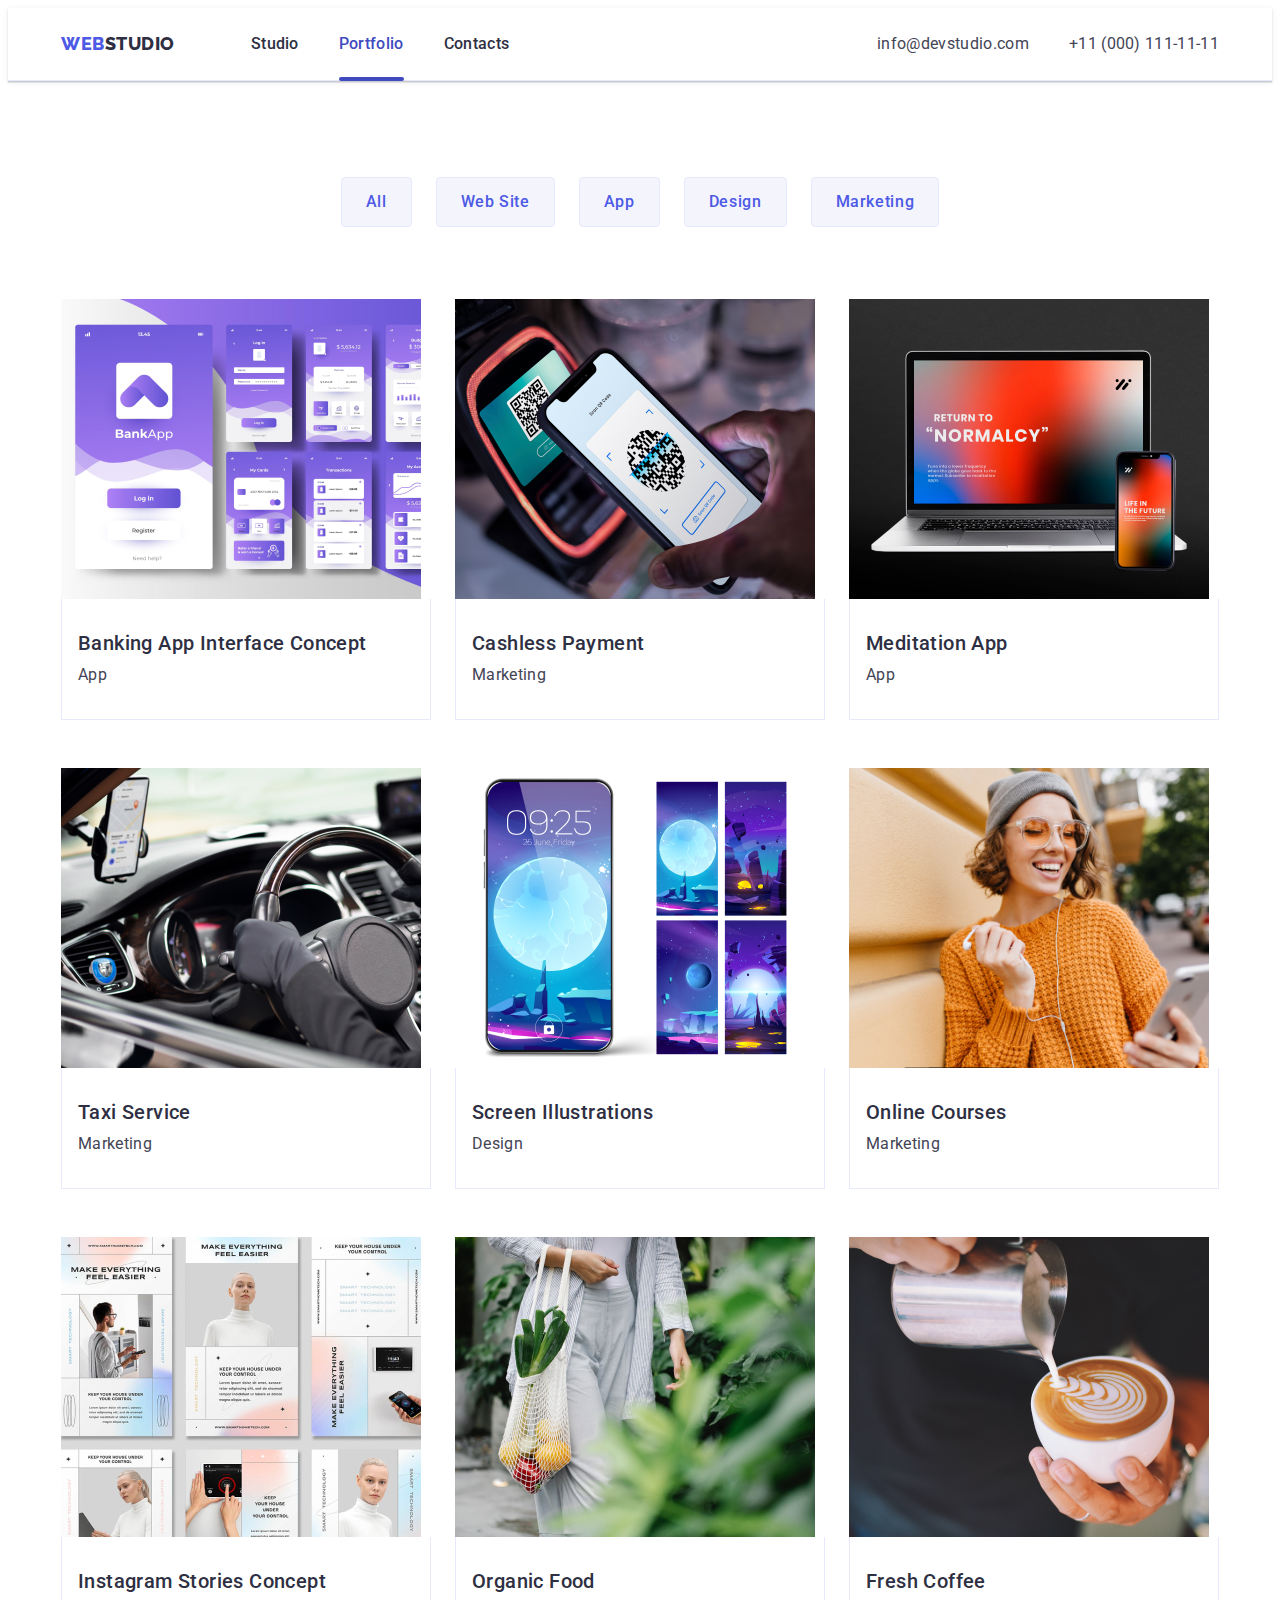
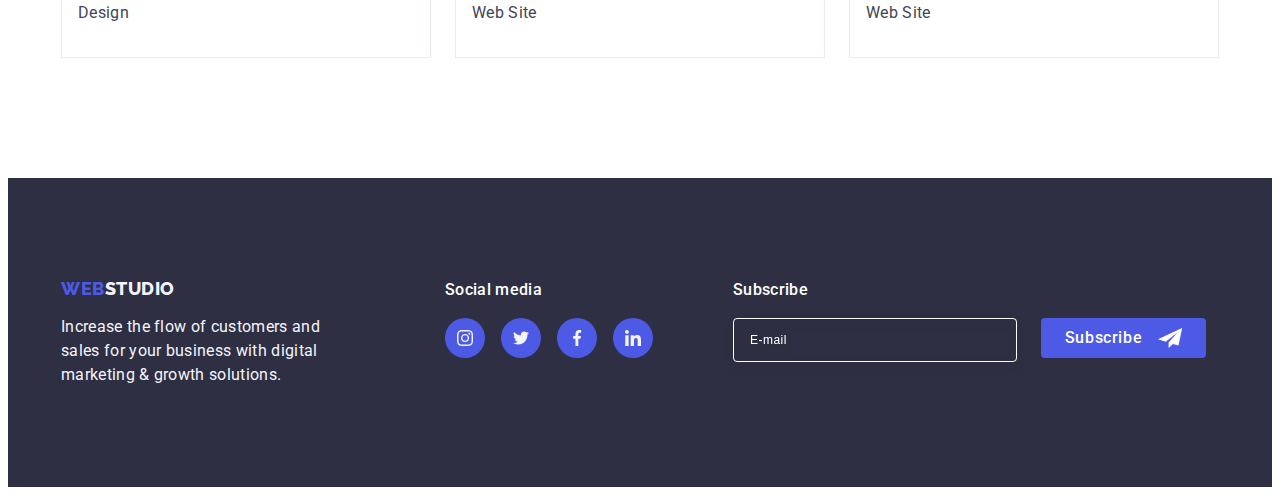
==== portfolio.html @ cee677c6 "Initial commit" ====
<!DOCTYPE html>
<html lang="en">

<head>
    <meta charset="UTF-8" />
    <meta http-equiv="X-UA-Compatible" content="IE=edge" />
    <meta name="viewport" content="width=device-width, initial-scale=1.0" />
    <link rel="preconnect" href="https://fonts.googleapis.com" />
    <link rel="preconnect" href="https://fonts.gstatic.com" crossorigin />
    <link href="https://fonts.googleapis.com/css2?family=Raleway:wght@800&family=Roboto:wght@400;500;700&display=swap"
        rel="stylesheet" />
    <link rel="stylesheet" href="https://cdnjs.cloudflare.com/ajax/libs/modern-normalize/2.0.0/modern-normalize.min.css"
        integrity="sha512-4xo8blKMVCiXpTaLzQSLSw3KFOVPWhm/TRtuPVc4WG6kUgjH6J03IBuG7JZPkcWMxJ5huwaBpOpnwYElP/m6wg=="
        crossorigin="anonymous" referrerpolicy="no-referrer" />
    <link rel="stylesheet" href="./css/styles.css" />
    <title>Portfolio</title>
</head>

<body>
    <!--header-->
    <header class="header">
        <div class="container container-head">
            <nav class="container-nav">
                <a class="link logo_header " href="./index.html">Web<span class="logo-span">Studio</span></a>
                <ul class="list menu_header">
                    <li><a class="header-nav link" href="./index.html">Studio</a></li>
                    <li>
                        <a class="header-nav link current" href="./portfolio.html">Portfolio</a>
                    </li>
                    <li><a class="header-nav link" href="">Contacts</a></li>
                </ul>
            </nav>
            <address class="header-address">
                <ul class="list address-list">
                    <li>
                        <a class="header-address-link link" href="mailto:info@devstudio.com">info@devstudio.com
                        </a>
                    </li>
                    <li>
                        <a class="header-address-link link" href="tel:+110001111111">+11 (000) 111-11-11</a>
                    </li>
                </ul>
            </address>
        </div>
    </header>
    <main>

        <!--section1-->
        <section class="container-portfolio">
            <div class="container">
                <h1 class="visually-hidden">Navigation</h1>
                <ul class="list portfolio-menu">
                    <li>
                        <button type="button" class="portfolio-nav-button">All</button>
                    </li>
                    <li>
                        <button type="button" class="portfolio-nav-button">Web Site</button>
                    </li>
                    <li>
                        <button type="button" class="portfolio-nav-button">App</button>
                    </li>

                    <li>
                        <button type="button" class="portfolio-nav-button">Design</button>
                    </li>
                    <li>
                        <button type="button" class="portfolio-nav-button">Marketing</button>
                    </li>
                </ul>

                <ul class="list portfolio-content ">
                    <li class="list-img">

                        <a class="port_link" href="">
                            <div class="img_sec">
                                <img src="./images/sec11.jpg" alt="Banking App Interface" width="360" height="300" />
                                <p class="img_p">
                                    14 Stylish and User-Friendly App Design Concepts · Task Manager App ·
                                    Calorie Tracker App · Exotic Fruit Ecommerce App · Cloud Storage App
                                </p>
                            </div>
                            <div class="text_location">
                                <h2 class="portfolio_name ">
                                    Banking App Interface Concept
                                </h2>
                                <p class="portfolio_style">App</p>
                            </div>
                        </a>


                    </li>
                    <li class="list-img">

                        <a class="port_link" href="">
                            <div class="img_sec">
                                <img src="./images/sec12.jpg" alt="Cashless Payment" width="360" height="300" />
                                <p class="img_p">
                                    14 Stylish and User-Friendly App Design Concepts · Task Manager App · Calorie
                                    Tracker App · Exotic Fruit Ecommerce App ·
                                    Cloud Storage App
                                </p>
                            </div>

                            <div class="text_location">
                                <h2 class="portfolio_name ">Cashless Payment</h2>
                                <p class="portfolio_style">Marketing</p>
                            </div>
                        </a>

                    </li>
                    <li class="list-img">

                        <a class="port_link" href="">
                            <div class="img_sec">
                                <img src="./images/sec13.jpg" alt="Meditation App" width="360" height="300" />
                                <p class="img_p">
                                    14 Stylish and User-Friendly App Design Concepts · Task Manager App ·
                                    Calorie Tracker App · Exotic Fruit Ecommerce App · Cloud Storage App
                                </p>
                            </div>
                            <div class="text_location">
                                <h2 class="portfolio_name">Meditation App</h2>
                                <p class="portfolio_style">App</p>
                            </div>
                        </a>

                    </li>

                    <li class="list-img">

                        <a class="port_link" href="">
                            <div class="img_sec">
                                <img src="./images/sec21.jpg" alt="Taxi Service" width="360" height="300" />
                                <p class="img_p">
                                    14 Stylish and User-Friendly App Design Concepts · Task Manager App ·
                                    Calorie Tracker App · Exotic Fruit Ecommerce App · Cloud Storage App
                                </p>
                            </div>
                            <div class="text_location">
                                <h2 class="portfolio_name">Taxi Service</h2>
                                <p class="portfolio_style">Marketing</p>
                            </div>
                        </a>

                    </li>
                    <li class="list-img">

                        <a class="port_link" href="">
                            <div class="img_sec">
                                <img src="./images/sec22.jpg" alt="Screen Illustrations" width="360" height="300" />
                                <p class="img_p">
                                    14 Stylish and User-Friendly App Design Concepts · Task Manager App ·
                                    Calorie Tracker App · Exotic Fruit Ecommerce App · Cloud Storage App
                                </p>
                            </div>
                            <div class="text_location">
                                <h2 class="portfolio_name">Screen Illustrations</h2>
                                <p class="portfolio_style">Design</p>
                            </div>
                        </a>

                    </li>
                    <li class="list-img">

                        <a class="port_link" href="">
                            <div class="img_sec">
                                <img src="./images/sec23.jpg" alt="Online Courses" width="360" height="300" />
                                <p class="img_p">
                                    14 Stylish and User-Friendly App Design Concepts · Task Manager App ·
                                    Calorie Tracker App · Exotic Fruit Ecommerce App · Cloud Storage App
                                </p>
                            </div>
                            <div class="text_location">
                                <h2 class="portfolio_name">Online Courses</h2>
                                <p class="portfolio_style">Marketing</p>
                            </div>
                        </a>

                    </li>

                    <li class="list-img">

                        <a class="port_link" href="">
                            <div class="img_sec">
                                <img src="./images/sec31.jpg" alt="Instagram Stories Concept" width="360"
                                    height="300" />
                                <p class="img_p">
                                    14 Stylish and User-Friendly App Design Concepts · Task Manager App ·
                                    Calorie Tracker App · Exotic Fruit Ecommerce App · Cloud Storage App
                                </p>
                            </div>
                            <div class="text_location">
                                <h2 class="portfolio_name">Instagram Stories Concept</h2>
                                <p class="portfolio_style">Design</p>
                            </div>
                        </a>

                    </li>
                    <li class="list-img">

                        <a class="port_link" href="">
                            <div class="img_sec">
                                <img src="./images/sec32.jpg" alt="Organic Food" width="360" height="300" />
                                <p class="img_p">
                                    14 Stylish and User-Friendly App Design Concepts · Task Manager App ·
                                    Calorie Tracker App · Exotic Fruit Ecommerce App · Cloud Storage App
                                </p>
                            </div>
                            <div class="text_location">
                                <h2 class="portfolio_name">Organic Food</h2>
                                <p class="portfolio_style">Web Site</p>
                            </div>
                        </a>

                    </li>
                    <li class="list-img">

                        <a class="port_link" href="">
                            <div class="img_sec">
                                <img src="./images/sec33.jpg" alt="Fresh Coffee" width="360" height="300" />
                                <p class="img_p">
                                    14 Stylish and User-Friendly App Design Concepts · Task Manager App ·
                                    Calorie Tracker App · Exotic Fruit Ecommerce App · Cloud Storage App
                                </p>
                            </div>
                            <div class="text_location">
                                <h2 class="portfolio_name">Fresh Coffee</h2>
                                <p class="portfolio_style">Web Site</p>
                            </div>
                        </a>

                    </li>
                </ul>

            </div>
        </section>
    </main>
    <!--footer-->
    <footer class="footer-section list_footer">
        <div class="footer-container container">
            <div class="footer_div">
                <a class="logo link" href="./index.html">Web<span class="logo-footer">Studio</span></a>
                <p class="footer-text">
                    Increase the flow of customers and sales for your business with digital
                    marketing & growth solutions.
                </p>
            </div>
            <div class="icon_list_footer">
                <p class="icon_list_text">Social media</p>
                <ul class="icon_lists">
                    <li class="icon_li_footer">
                        <a class="icon_a" href="" target="_blank">
                            <svg class="icon_social" width="24" height="24">
                                <use href="./images/icons.svg#icon-instagram"></use>
                            </svg>
                        </a>
                    </li>
                    <li class="icon_li_footer">
                        <a class="icon_a" href="" target="_blank">
                            <svg class="icon_social" width="24" height="24">
                                <use href="./images/icons.svg#icon-twitter"></use>
                            </svg>
                        </a>
                    </li>
                    <li class="icon_li_footer">
                        <a class="icon_a" href="" target="_blank">
                            <svg class="icon_social" width="24" height="24">
                                <use href="./images/icons.svg#icon-facebook"></use>
                            </svg>
                        </a>
                    </li>
                    <li class="icon_li_footer">
                        <a class="icon_a" href="" target="_blank">
                            <svg class="icon_social" width="24" height="24">
                                <use href="./images/icons.svg#icon-linkedin"></use>
                            </svg>
                        </a>
                    </li>
                </ul>
            </div>
            <div class="footer-subscribe">
                <p class="footer-subscribe-p">Subscribe</p>
                <form action="email" class="footer-form">
                    <label class="footer-label">
                        <input type="email" name="email" class="footer-input" placeholder="E-mail">
                    </label>
                    <button type="submit" class="footer-bottom">Subscribe
                        <svg class="footer-bottom-icon" width="24" height="24">
                            <use href="./images/icons.svg#icon-icon-send"></use>
                        </svg>
                    </button>
                </form>
            </div>
        </div>
    </footer>
</body>

</html>
---- css/styles.css ----
:root {
  --main-color: #ffffff;
  --text-color: #434455;
  --primary-brand: #4d5ae5;
  --pressed-state: #404bbf;
  --dark: rgba(46, 47, 66, 1);
  --success: #31d0aa;
  --subtle-text: #8e8f99;
  --accent: #e7e9fc;
  --light: #f4f4fd;
  --hero-background: rgba(46, 47, 66, 0.7);
  --modal-background: #fcfcfc;
  --modal-overlay: rgba(46, 47, 66, 0.4);
}

h1,
h2,
h3,
h4,
h5,
h6,
p {
  margin-top: 0;
  margin-bottom: 0;
}

ul,
ol {
  margin-top: 0;
  margin-bottom: 0;
  padding-left: 0;
}

img {
  display: block;
  max-width: 100%;
  height: auto;
}

body {
  font-family: "Roboto", sans-serif;
  color: var(--text-color);
  background-color: var(--main-color);
}

.container {
  max-width: 1158px;
  width: 100%;
  margin: 0 auto;
  padding: 0 15px;
}

.header {
  box-sizing: border-box;
  border-bottom: 1px solid var(--accent);
  box-shadow: 0px 2px 1px rgba(46, 47, 66, 0.08),
    0px 1px 1px rgba(46, 47, 66, 0.16), 0px 1px 6px rgba(46, 47, 66, 0.08);
}

.list {
  list-style: none;
  display: flex;
  gap: 24px;
}

.link {
  text-decoration: none;
  display: inline-block;
}

.header-nav {
  color: var(--dark);
  font-weight: 500;
  font-size: 16px;
  line-height: 1.5;
  letter-spacing: 0.02em;
  padding: 24px 0;
  position: relative;
  transition: color 250ms cubic-bezier(0.4, 0, 0.2, 1);
}

.current {
  color: #404bbf;
  position: relative;
}

.logo_header {
  color: var(--primary-brand);
  font-family: "Raleway", sans-serif;
  font-weight: 800;
  font-size: 18px;
  line-height: 1.17;
  letter-spacing: 0.03em;
  text-transform: uppercase;
  margin-right: 76px;
}

.logo-span {
  color: var(--dark);
}

.menu_header {
  gap: 40px;
}

.header-nav:hover {
  color: var(--pressed-state);
}

.header-nav:focus {
  color: var(--pressed-state);
}

.current::after {
  content: "";
  position: absolute;
  left: 0;
  bottom: -1px;
  height: 4px;
  display: block;
  width: 100%;
  background-color: var(--pressed-state);
  border-radius: 2px;
}

.header-address {
  font-style: normal;
  margin-left: auto;
  align-items: center;
}

.container-nav {
  display: flex;
  align-items: center;
  position: relative;
}

.container-head {
  display: flex;
}

.address-list {
  display: flex;
  gap: 40px;
}

.header-address-link {
  color: var(--text-color);
  font-size: 16px;
  line-height: 1.5;
  letter-spacing: 0.02em;
  display: block;
  padding: 24px 0;
  transition: color 250ms cubic-bezier(0.4, 0, 0.2, 1);
}

.header-address-link:focus {
  color: var(--pressed-state);
}

.header-address-link:hover {
  color: var(--pressed-state);
}

.main {
  background: var(--dark);
  padding: 188px 0;
  box-shadow: blur;
  margin-right: auto;
  margin-left: auto;
  background-image: linear-gradient(
      var(--hero-background),
      var(--hero-background)
    ),
    url(../images/hero_people_office.jpg);
  background-repeat: no-repeat;
  background-position: center;
  background-size: cover;
  max-width: 1440px;
  width: 100%;
}

.container-main {
  padding-top: 120px;
  padding-bottom: 120px;
}

.main-headline {
  color: var(--main-color);
  font-size: 56px;
  line-height: 60px;
  line-height: 1.07;
  text-align: center;
  letter-spacing: 0.02em;
  margin: 0 auto;
  max-width: 496px;
  margin-bottom: 48px;
}

.main-button {
  font-family: "Roboto", sans-serif;
  font-weight: 500;
  font-size: 16px;
  line-height: 1.5;
  letter-spacing: 0.04em;
  color: var(--main-color);
  cursor: pointer;
  background: var(--primary-brand);
  display: block;
  padding: 16px 32px;
  min-width: 169px;
  height: 56px;
  margin: 0 auto;
  border: none;
  border-radius: 4px;
  transition: background-color 250ms cubic-bezier(0.4, 0, 0.2, 1);
}

.main-button:focus {
  background-color: var(--pressed-state);
}

.main-button:hover {
  background-color: var(--pressed-state);
}

.visually-hidden {
  position: absolute;
  width: 1px;
  height: 1px;
  margin: -1px;
  border: 0;
  padding: 0;
  white-space: nowrap;
  clip-path: inset(100%);
  clip: rect(0 0 0 0);
  overflow: hidden;
}

.main-item {
  width: calc((100% - 72px) / 4);
}

.div_advantages {
  display: flex;
  align-items: center;
  justify-content: center;
  height: 112px;
  background-color: #f4f4fd;
  border-radius: 4px;
  margin-bottom: 8px;
}

icon_advantages {
  display: flex;
  align-items: center;
  justify-content: center;
  height: 112px;
  width: 100%;
  background-color: #f4f4fd;
  border-radius: 4px;
  margin-bottom: 8px;
}

.main-name {
  font-weight: 500;
  font-size: 20px;
  line-height: 1.2;
  letter-spacing: 0.02em;
  color: var(--dark);
  margin-bottom: 8px;
}

.main-text {
  font-size: 16px;
  line-height: 1.5;
  letter-spacing: 0.02em;
}

.section-doing {
  padding-top: 0px;
  padding-bottom: 120px;
}

.section_name {
  font-size: 36px;
  line-height: 1.11;
  letter-spacing: 0.02em;
  text-align: center;
  text-transform: capitalize;
  text-align: center;
  color: var(--dark);
  margin-bottom: 72px;
}

.list-img {
  width: calc((100% - 48px) / 3);
}

.icon_list {
  margin-top: 8px;
  display: flex;
  gap: 24px;
  padding: 32px 0;
  justify-content: center;
}

.div_team {
  padding: 32px 0;
}

.icon_li_footer {
  width: 40px;
  height: 40px;
}

.our_team {
  background: var(--light);
  padding: 120px 0;
}

.our_team_card {
  background: var(--main-color);
  border-radius: 0px 0px 4px 4px;
  width: calc((100% - 72px) / 4);
  box-shadow: 0px 1px 6px rgba(46, 47, 66, 0.08),
    0px 1px 1px rgba(46, 47, 66, 0.16), 0px 2px 1px rgba(46, 47, 66, 0.08);
}

.our_team_soc {
  padding: 32px 0;
}

.our_team_text {
  padding: 32px 16px;
}
.our_team_name {
  font-weight: 500;
  font-size: 20px;
  line-height: 1.2;
  letter-spacing: 0.02em;
  color: var(--dark);
  text-align: center;
  margin-bottom: 8px;
}

.our_team_profession {
  font-size: 16px;
  line-height: 1.5;
  letter-spacing: 0.02em;
  text-align: center;
  margin-bottom: 8px;
}

.list_soc {
  display: flex;

  justify-content: center;
  gap: 24px;
  list-style-type: none;
}

.li_soc {
  width: 40px;
  height: 40px;
}

.soc_a {
  width: 100%;
  height: 100%;
  background-color: var(--primary-brand);
  border-radius: 50%;
  display: flex;
  align-items: center;
  justify-content: center;
  transition: background-color 250ms cubic-bezier(0.4, 0, 0.2, 1);
}

.soc_a:hover {
  background-color: #404bbf;
}

.soc_a:focus {
  background-color: #404bbf;
}

.icon_social {
  width: 16px;
  height: 16px;
  fill: #f4f4fd;
}

.section_customer {
  padding-top: 120px;
  padding-bottom: 120px;
}

.container_customers {
  max-width: 1158px;
  width: 100%;
  margin: 0 auto;
}

.footer-section {
  background-color: var(--dark);
  padding-top: 100px;
  padding-bottom: 100px;
}

.footer_div {
  margin-right: 120px;
}

.footer-container {
  display: flex;
  align-items: auto;
  align-items: baseline;
}

.footer-text {
  font-size: 16px;
  line-height: 1.5;
  letter-spacing: 0.02em;
  color: var(--light);
  max-width: 264px;
}

.icon_list_text {
  font-family: "Roboto";
  font-style: normal;
  font-weight: 500;
  font-size: 16px;
  line-height: 24px;
  letter-spacing: 0.02em;
  color: #ffffff;
  margin-bottom: 16px;
}

.icon_lists {
  margin-top: 16px;
  list-style: none;
  display: flex;
  gap: 16px;
}

.icon_li {
  width: 40px;
  height: 40px;
}

.icon_a {
  width: 100%;
  height: 100%;
  background-color: var(--primary-brand);
  border-radius: 50%;
  display: flex;
  align-items: center;
  justify-content: center;
  transition: background-color 250ms cubic-bezier(0.4, 0, 0.2, 1);
}

.icon_a:hover {
  background-color: #31d0aa;
}

.icon_a:focus {
  background-color: #31d0aa;
}

.list_footer {
  display: flexbox;
}

.icon_customers {
  border: #434455;
  border-radius: 4;
}

.icon_list_footer {
  box-sizing: border-box;
  margin-right: 80px;
}

.logo {
  color: var(--primary-brand);
  font-family: "Raleway", sans-serif;
  font-weight: 800;
  font-size: 18px;
  line-height: 1.17;
  letter-spacing: 0.03em;
  text-transform: uppercase;
  margin-bottom: 16px;
}

.logo-footer {
  color: var(--light);
}

.portfolio-menu {
  display: flex;
  margin: 0 auto;
  margin-bottom: 72px;
  justify-content: center;
}

.container-portfolio {
  padding: 96px 0 120px 0;
}

.portfolio-nav-button {
  font-family: "Roboto", sans-serif;
  background: var(--light);
  font-weight: 500;
  font-size: 16px;
  line-height: 1.5;
  cursor: pointer;
  letter-spacing: 0.04em;
  color: var(--primary-brand);
  border: 1px solid var(--accent);
  border-radius: 4px;
  justify-content: center;
  align-items: center;
  padding: 12px 24px;
  box-sizing: border-box;
  transition: color 250ms cubic-bezier(0.4, 0, 0.2, 1),
    background-color 250ms cubic-bezier(0.4, 0, 0.2, 1),
    border-color 250ms cubic-bezier(0.4, 0, 0.2, 1),
    box-shadow 250ms cubic-bezier(0.4, 0, 0.2, 1);
}

.portfolio-nav-button:hover {
  color: var(--main-color);
  background-color: var(--pressed-state);
  border: 1px solid transparent;
  box-shadow: 0px 3px 1px rgba(0, 0, 0, 0.1), 0px 2px 1px rgba(0, 0, 0, 0.08),
    0px 2px 2px rgba(0, 0, 0, 0.12);
}

.portfolio-nav-button:focus {
  color: var(--main-color);
  background-color: var(--pressed-state);
  border: 1px solid transparent;
  box-shadow: 0px 3px 1px rgba(0, 0, 0, 0.1), 0px 2px 1px rgba(0, 0, 0, 0.08),
    0px 2px 2px rgba(0, 0, 0, 0.12);
  transition: color 250ms cubic-bezier(0.4, 0, 0.2, 1),
    background-color 250ms cubic-bezier(0.4, 0, 0.2, 1),
    border-color 250ms cubic-bezier(0.4, 0, 0.2, 1),
    box-shadow 250ms cubic-bezier(0.4, 0, 0.2, 1);
}

.list-img {
  position: relative;
  overflow: hidden;
}

.port_link {
  text-decoration: none;
  display: inline-block;
  display: block;
  transition: box-shadow 250ms cubic-bezier(0.4, 0, 0.2, 1);
}

.port_link:hover {
  box-shadow: 0px 1px 6px rgba(46, 47, 66, 0.08),
    0px 1px 1px rgba(46, 47, 66, 0.16), 0px 2px 1px rgba(46, 47, 66, 0.08);
  transform: translateY(0%);
}

.port_link:focus {
  box-shadow: 0px 1px 6px rgba(46, 47, 66, 0.08),
    0px 1px 1px rgba(46, 47, 66, 0.16), 0px 2px 1px rgba(46, 47, 66, 0.08);
  transform: translateY(0%);
}

.img_sec {
  position: relative;
  overflow: hidden;
}

.img_p {
  position: absolute;
  top: 0;
  font-size: 16px;
  line-height: 1.5;
  letter-spacing: 0.02em;
  color: var(--light);
  padding: 40px 32px;
  background-color: #4d5ae5;
  height: 100%;
  width: 100%;
  transform: translateY(100%);
  transition: transform 250ms cubic-bezier(0.4, 0, 0.2, 1);
}

.port_link:hover .img_p,
.port_link:focus .img_p {
  transform: translateY(0%);
}

.list_img_customers {
  width: calc((100% - 120px) / 6);
  height: 88px;
  gap: 24px;
}

.list-img-customersa {
  width: 100%;
  height: 100%;
  border: 1px solid #8e8f99;
  border-radius: 4px;
  display: flex;
  align-items: center;
  justify-content: center;
  color: var(--subtle-text);
  transition: border-color 250ms cubic-bezier(0.4, 0, 0.2, 1),
    color 250ms cubic-bezier(0.4, 0, 0.2, 1);
}

.list-img-customersa:hover {
  border-color: #404bbf;
  color: #404bbf;
}

.list-img-customersa:focus {
  border-color: #404bbf;
  color: #404bbf;
}

.icon_customer {
  fill: currentColor;
}

.portfolio-content {
  display: flex;
  flex-wrap: wrap;
  gap: 48px 24px;
}

.portfolio_name {
  font-weight: 500;
  font-size: 20px;
  line-height: 1.2;
  letter-spacing: 0.02em;
  color: var(--dark);
  margin-bottom: 8px;
}

.portfolio_style {
  font-size: 16px;
  line-height: 1.5;
  letter-spacing: 0.02em;
  color: var(--text-color);
}

.portfolio-card-text {
  box-sizing: border-box;
  border: 1px solid var(--accent);
  border-top: none;
}

.footer-link {
  display: inline-block;
  margin-bottom: 16px;
  color: var(--primary-brand);
  font-family: "Raleway", sans-serif;
  font-weight: 800;
  font-size: 18px;
  line-height: 1.17;
  letter-spacing: 0.03em;
  text-transform: uppercase;
}

.text_location {
  padding: 32px 16px;
  border: 1px solid #e7e9fc;
  border-top: none;
}

.backdrop {
  position: fixed;
  top: 0;
  left: 0;

  width: 100%;
  height: 100%;
  background-color: rgba(46, 47, 66, 0.4);
  transition: opacity 250ms cubic-bezier(0.4, 0, 0.2, 1),
    visibility 250ms cubic-bezier(0.4, 0, 0.2, 1);
}

.is-hidden {
  opacity: 0;
  visibility: hidden;
  pointer-events: none;
}

.footer-subscribe {
}

.footer-subscribe-p {
  margin-bottom: 16px;
  font-weight: 500;
  font-size: 16px;
  line-height: 1.5;
  letter-spacing: 0.02em;
  color: #ffffff;
}

.footer-form {
  display: flex;
  gap: 24px;
}

.footer-input {
  width: 264px;
  height: 40px;
  border: 1px solid #ffffff;
  background-color: transparent;
  font-size: 12px;
  line-height: 1.5;
  letter-spacing: 0.04em;
  padding-left: 16px;
  filter: drop-shadow(0px 4px 4px rgba(0, 0, 0, 0.15));
  border-radius: 4px;
  color: #ffffff;
}

.footer-input::placeholder {
  color: #ffffff;
}

.footer-bottom {
  min-width: 165px;
  height: 40px;
  display: flex;
  justify-content: center;
  align-items: center;
  font-family: "Roboto", sans-serif;
  font-size: 16px;
  font-weight: 500;
  line-height: 1.5;
  letter-spacing: 0.04em;
  color: #ffffff;
  cursor: pointer;
  background-color: #4d5ae5;
  border: none;
  border-radius: 4px;
}

.footer-bottom-icon {
  margin-left: 16px;
  fill: #ffffff;
  padding: 24p;
}

.modal {
  padding: 72px 24px 24px 24px;
  position: absolute;
  top: 50%;
  left: 50%;
  transform: translate(-50%, -50%) scale(1);
  width: 408px;
  min-height: 584px;
  background: #fcfcfc;
  box-shadow: 0px 1px 1px rgba(0, 0, 0, 0.14), 0px 1px 3px rgba(0, 0, 0, 0.12),
    0px 2px 1px rgba(0, 0, 0, 0.2);
  border-radius: 4px;
  transition: transform 250ms cubic-bezier(0.4, 0, 0.2, 1);
}

.modal_p {
  font-weight: 500;
  font-size: 16px;
  line-height: 1.5;
  text-align: center;
  letter-spacing: 0.02em;
  color: #2e2f42;
  margin-bottom: 16px;
}

.input-div {
  margin-bottom: 8px;
}

.input-div-icon {
  position: relative;
}

.modal-svg {
  fill: #2e2f42;
  position: absolute;
  left: 16px;
  top: 50%;
  transform: translateY(-50%);
  transition: fill 250ms cubic-bezier(0.4, 0, 0.2, 1);
}

.label_name {
  font-size: 12px;
  line-height: 1.17;
  letter-spacing: 0.04em;
  color: #8e8f99;
  display: block;
  margin-bottom: 4px;
}

.modal_text {
  font-family: "Roboto";
  width: 100%;
  height: 120px;
  font-size: 12px;
  line-height: 1.17;
  letter-spacing: 0.04em;
  color: rgba(46, 47, 66, 0.4);
  border: 1px solid rgba(46, 47, 66, 0.4);
  border-radius: 4px;
  background-color: transparent;
  padding: 8px 16px;
  outline: transparent;
  resize: none;
  transition: border-color 250ms cubic-bezier(0.4, 0, 0.2, 1);
}

.modal_text:focus {
  border-color: #4d5ae5;
}

.modal_icon {
  font-family: "Roboto";
  width: 100%;
  height: 40px;
  border-radius: 4px;
  border: 1px solid rgba(46, 47, 66, 0.4);
  text-indent: 15px;
  background-color: transparent;
  padding-left: 38px;
  outline: transparent;
  transition: border-color 250ms cubic-bezier(0.4, 0, 0.2, 1);
}

.modal_icon:focus {
  border-color: #4d5ae5;
}

.modal_icon:hover {
  border-color: #4d5ae5;
}

.modal_icon:focus + .modal-svg {
  fill: #4d5ae5;
}

.modal_icon:hover + .modal-svg {
  fill: #4d5ae5;
}

.input-div-textarea {
  margin-bottom: 16px;
}

.checkbox-div {
  margin-top: 16px;
  margin-bottom: 24px;
  display: block;
}

.check-text {
  font-size: 12px;
  line-height: 1.17;
  letter-spacing: 0.04em;
  color: #8e8f99;
  align-items: center;
}

.span {
  width: 16px;
  height: 16px;
  border: 1px solid rgba(46, 47, 66, 0.4);
  border-radius: 2px;
  transition: background-color 250ms cubic-bezier(0.4, 0, 0.2, 1),
    border 250ms cubic-bezier(0.4, 0, 0.2, 1),
    fill 250ms cubic-bezier(0.4, 0, 0.2, 1);
  display: inline-flex;
  align-items: center;
  justify-content: center;
  fill: transparent;
}

.input-check {
  height: 0;
}
.check-text .span {
  width: 16px;
  height: 16px;
  border: 1px solid rgba(46, 47, 66, 0.4);
  border-radius: 2px;
  margin-right: 8px;
  display: inline-flex;
  align-items: center;
  justify-content: center;
  fill: transparent;
}

.check-text a {
  color: #4d5ae5;
  text-decoration: underline;
}

.input-check:checked + .check-text span {
  background-color: #404bbf;
  border: none;
  fill: #f4f4fd;
}

.input-check:focus + .check-text span {
  border-color: red;
}

.modal-btn {
  position: absolute;
  width: 24px;
  height: 24px;
  border: 1px solid #999999;
  top: 24px;
  right: 24px;
  border-radius: 50%;
  display: flex;
  align-items: center;
  justify-content: center;
  background-color: #e7e9fc;
  border: 1px solid rgba(0, 0, 0, 0.1);
  padding: 0;
  cursor: pointer;
  transition: background-color 250ms cubic-bezier(0.4, 0, 0.2, 1),
    border 250ms cubic-bezier(0.4, 0, 0.2, 1);
}

.modal-btn:hover {
  background-color: #404bbf;
  border: none;
  fill: #ffffff;
}

.modal-btn:focus {
  background-color: #404bbf;
  border: none;
  fill: #ffffff;
}

.modal_christ {
  transition: fill 250ms cubic-bezier(0.4, 0, 0.2, 1);
}

.modal-buttom {
  font-weight: 500;
  font-size: 16px;
  line-height: 1.5;
  letter-spacing: 0.04em;
  color: var(--main-color);
  cursor: pointer;
  background: var(--primary-brand);
  display: block;
  padding: 16px 32px;
  min-width: 169px;
  height: 56px;
  margin-left: auto;
  margin-right: auto;

  border: none;
  border-radius: 4px;
  transition: background-color 250ms cubic-bezier(0.4, 0, 0.2, 1);
}

.modal-buttom:is(:focus, :hover) {
  background-color: var(--pressed-state);
}
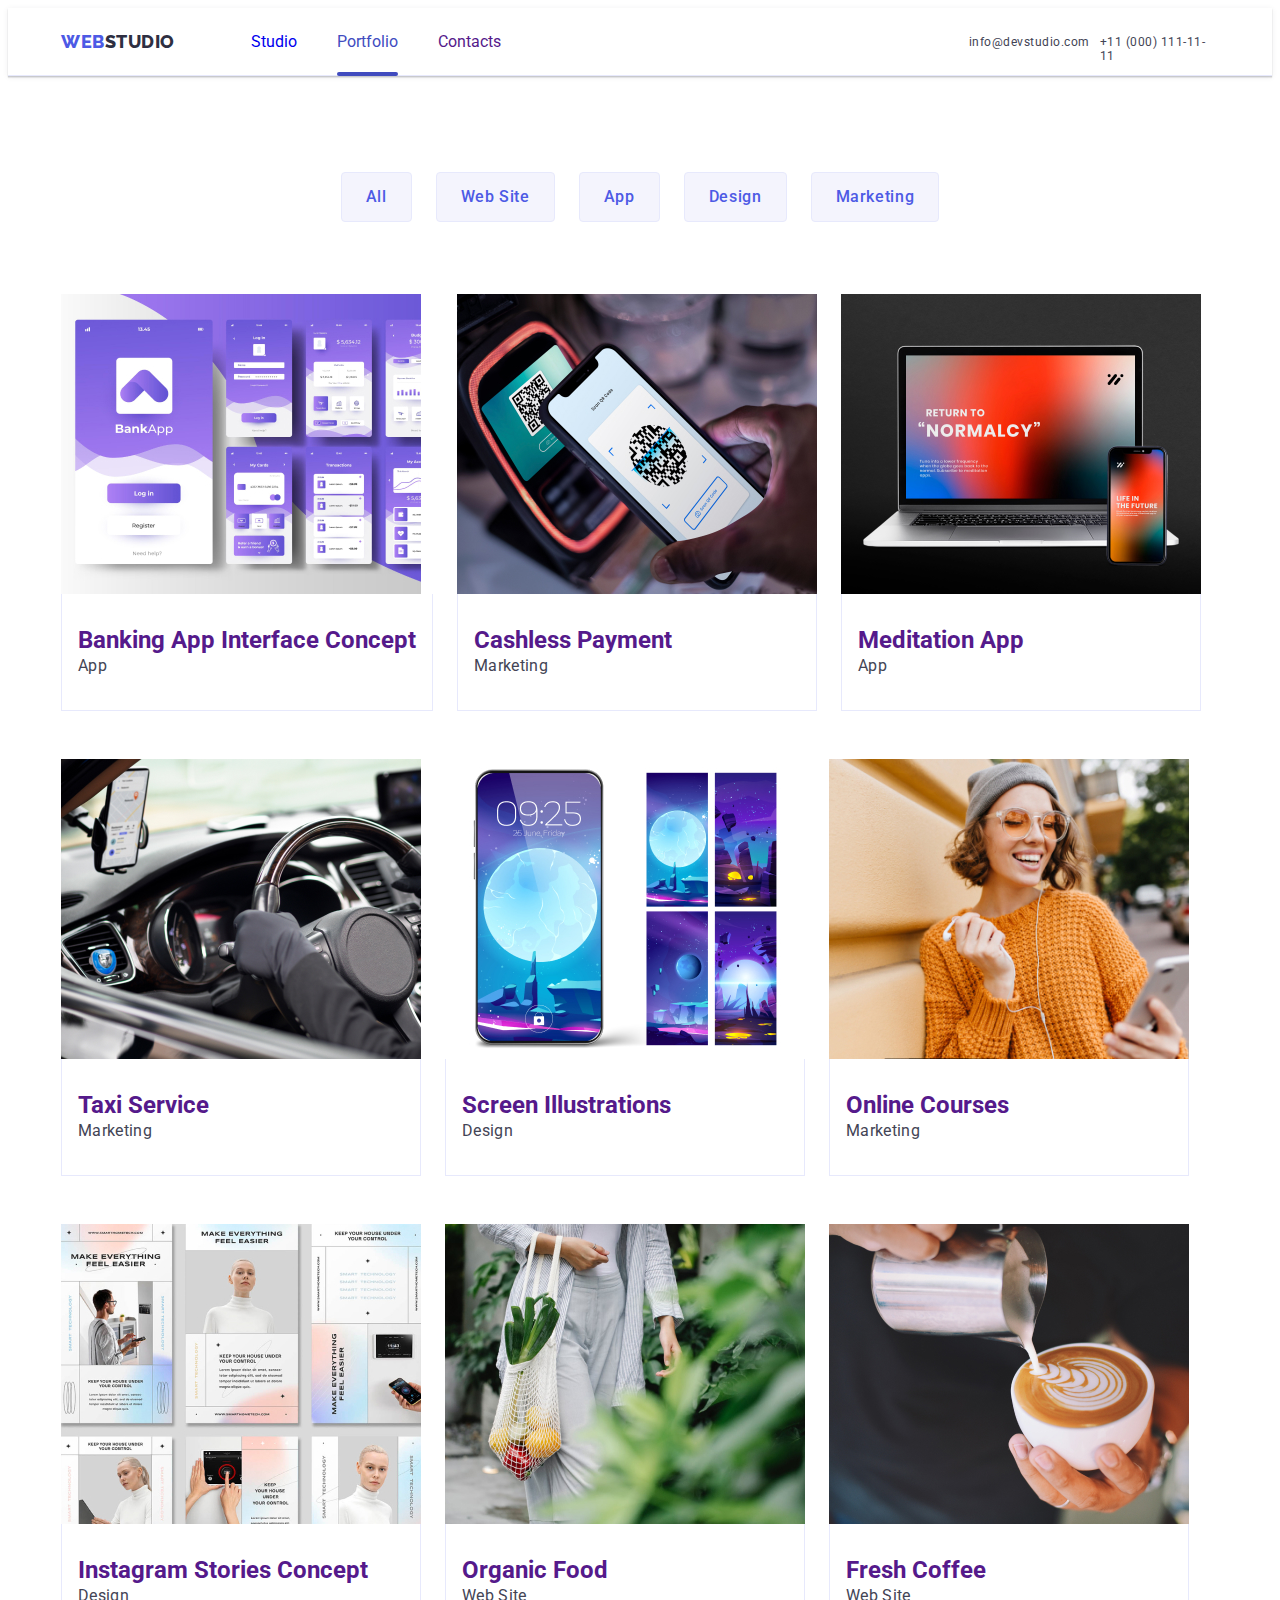
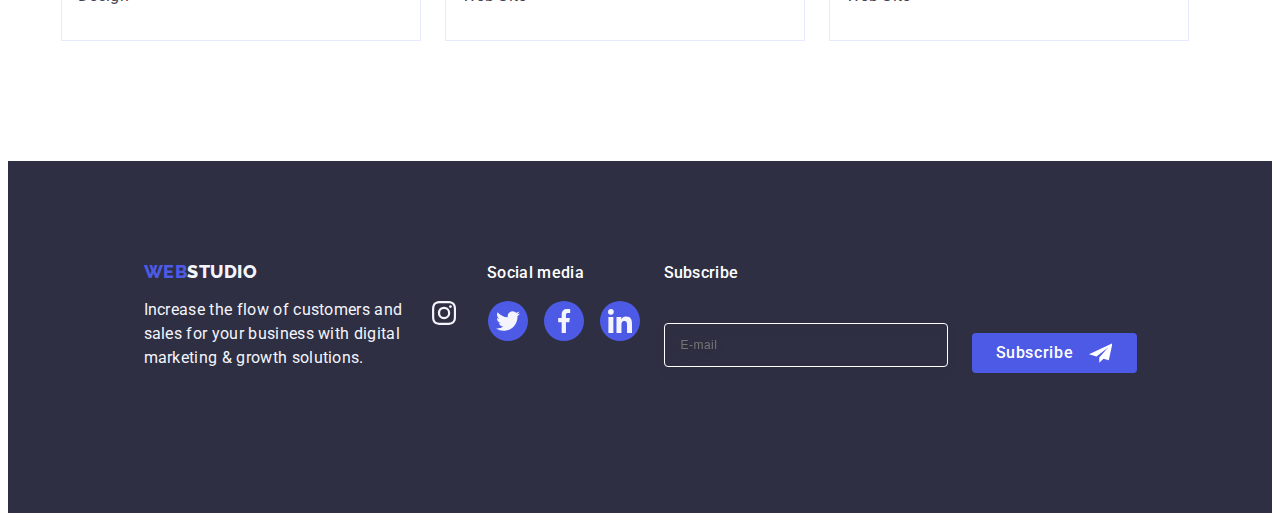
==== commit 1dc56dbc: "create_tablet" ====
--- a/portfolio.html
+++ b/portfolio.html
@@ -249,7 +249,7 @@
                 <p class="icon_list_text">Social media</p>
                 <ul class="icon_lists">
                     <li class="icon_li_footer">
-                        <a class="icon_a" href="" target="_blank">
+                        <a class="icon_li" href="" target="_blank">
                             <svg class="icon_social" width="24" height="24">
                                 <use href="./images/icons.svg#icon-instagram"></use>
                             </svg>
--- a/css/styles.css
+++ b/css/styles.css
@@ -11,7 +11,18 @@
   --hero-background: rgba(46, 47, 66, 0.7);
   --modal-background: #fcfcfc;
   --modal-overlay: rgba(46, 47, 66, 0.4);
-}
+  --navyblue: #2e2f42;
+  --ocean: #404bbf;
+  --lightslate: #8e8f99;
+  --slate: #434455;
+  --iris: #4d5ae5;
+}
+
+/**
+ |============================
+ | MAIN STYLES
+ |============================
+*/
 
 h1,
 h2,
@@ -29,6 +40,7 @@
   margin-top: 0;
   margin-bottom: 0;
   padding-left: 0;
+  list-style-type: none;
 }
 
 img {
@@ -43,45 +55,65 @@
   background-color: var(--main-color);
 }
 
-.container {
-  max-width: 1158px;
-  width: 100%;
-  margin: 0 auto;
-  padding: 0 15px;
-}
+/**
+ |============================
+ | HEADER
+ |============================
+*/
 
 .header {
+  padding-top: 24px;
+  padding-bottom: 24px;
   box-sizing: border-box;
   border-bottom: 1px solid var(--accent);
   box-shadow: 0px 2px 1px rgba(46, 47, 66, 0.08),
     0px 1px 1px rgba(46, 47, 66, 0.16), 0px 1px 6px rgba(46, 47, 66, 0.08);
 }
 
-.list {
-  list-style: none;
-  display: flex;
-  gap: 24px;
+@media screen and (min-width: 768px) {
+  .header {
+    padding: 0;
+  }
+}
+
+.container {
+  min-width: 320px;
+  max-width: 428px;
+  padding-right: 16px;
+  padding-left: 16px;
+  margin: auto;
+}
+
+@media screen and (min-width: 768px) {
+  .container {
+    max-width: 768px;
+  }
+}
+
+@media screen and (min-width: 1158px) {
+  .container {
+    max-width: 1158px;
+    padding-left: 15px;
+    padding-right: 15px;
+    width: 100%;
+  }
+}
+
+.container-head {
+  display: flex;
+  align-items: center;
+}
+
+@media screen and (min-width: 768px) {
+  .container-nav {
+    display: flex;
+    align-items: center;
+  }
 }
 
 .link {
   text-decoration: none;
   display: inline-block;
-}
-
-.header-nav {
-  color: var(--dark);
-  font-weight: 500;
-  font-size: 16px;
-  line-height: 1.5;
-  letter-spacing: 0.02em;
-  padding: 24px 0;
-  position: relative;
-  transition: color 250ms cubic-bezier(0.4, 0, 0.2, 1);
-}
-
-.current {
-  color: #404bbf;
-  position: relative;
 }
 
 .logo_header {
@@ -93,22 +125,60 @@
   letter-spacing: 0.03em;
   text-transform: uppercase;
   margin-right: 76px;
+  margin-right: 76px;
+  padding-top: 24px;
+  display: block;
+}
+
+@media screen and (min-width: 768px) {
+  .logo_header {
+    margin-right: 120px;
+    padding-top: 0;
+  }
+}
+
+@media screen and (min-width: 1158px) {
+  .logo_header {
+    margin-right: 76px;
+  }
 }
 
 .logo-span {
   color: var(--dark);
 }
 
+.list {
+  list-style: none;
+  display: flex;
+  gap: 24px;
+}
+
 .menu_header {
   gap: 40px;
 }
 
+.header-nav {
+  display: none;
+}
+
+@media screen and (min-width: 768px) {
+  .header-nav {
+    display: flex;
+    padding: 24px 0;
+  }
+}
+
 .header-nav:hover {
   color: var(--pressed-state);
 }
 
 .header-nav:focus {
   color: var(--pressed-state);
+}
+
+.current {
+  color: #404bbf;
+  position: relative;
 }
 
 .current::after {
@@ -129,29 +199,40 @@
   align-items: center;
 }
 
-.container-nav {
-  display: flex;
-  align-items: center;
-  position: relative;
-}
-
-.container-head {
-  display: flex;
-}
-
 .address-list {
-  display: flex;
-  gap: 40px;
+  display: none;
+}
+
+@media screen and (min-width: 768px) {
+  .address-list {
+    display: flex;
+    flex-wrap: wrap;
+    flex-direction: row;
+    gap: 12px;
+    margin: 0 auto;
+    padding-left: 122px;
+  }
 }
 
 .header-address-link {
-  color: var(--text-color);
-  font-size: 16px;
-  line-height: 1.5;
-  letter-spacing: 0.02em;
-  display: block;
-  padding: 24px 0;
-  transition: color 250ms cubic-bezier(0.4, 0, 0.2, 1);
+  display: none;
+}
+
+@media screen and (min-width: 768px) {
+  .header-address-link {
+    display: flex;
+    width: 119px;
+    height: 14px;
+    flex-direction: column;
+    flex-shrink: 0;
+    color: var(--slate, #434455);
+    font-size: 12px;
+    font-family: Roboto;
+    font-style: normal;
+    font-weight: 400;
+    line-height: 14px;
+    letter-spacing: 0.48px;
+  }
 }
 
 .header-address-link:focus {
@@ -162,9 +243,147 @@
   color: var(--pressed-state);
 }
 
-.main {
+.header-burger {
+  border: none;
+  background: transparent;
+  margin-left: auto;
+}
+
+@media screen and (min-width: 768px) {
+  .header-burger {
+    display: none;
+  }
+}
+
+.mobile-container {
+  position: fixed;
+  top: 0;
+  left: 0;
+  width: 100%;
+  height: 100%;
+  padding: 32px;
+  background-color: var(--main-color);
+  z-index: 999;
+  transform: translateX(100%);
+  transition: transform 250ms ease-in-out;
+  display: flex;
+  flex-direction: column;
+}
+
+.mobile-container.is-open {
+  transform: translateX(0);
+}
+
+.mobile-close-btn {
+  width: 24px;
+  height: 24px;
+  position: absolute;
+  right: 24px;
+  top: 24px;
+  display: flex;
+  align-items: center;
+  justify-content: center;
+  border-radius: 50%;
+  background: var(--accent);
+  border: 1px solid var(--dark);
+}
+
+.mobile-nav {
+  margin-bottom: auto;
+}
+
+.mobile-menu {
+  display: inline-flex;
+  flex-direction: column;
+  align-items: flex-start;
+  gap: 40px;
+  left: 40px;
+  padding-top: 32px;
+}
+
+.mobile-link {
+  font-size: 36px;
+  font-family: Roboto;
+  font-style: normal;
+  font-weight: 700;
+  line-height: 40px;
+  letter-spacing: 0.72px;
+  text-transform: capitalize;
+  color: var(--navyblue, #2e2f42);
+}
+
+.mobile-link:hover {
+  color: var(--ocean);
+}
+
+.mobile-link:focus {
+  color: var(--ocean);
+}
+
+.mobile-top {
+  left: 40px;
+}
+
+.mobile-address-list {
+  display: inline-flex;
+  flex-direction: column;
+  align-items: flex-start;
+  gap: 40px;
+  padding-bottom: 48px;
+}
+
+.mobile-tel {
+  color: var(--iris, #4d5ae5);
+  font-size: 36px;
+  font-family: Roboto;
+  font-style: normal;
+  font-weight: 700;
+  line-height: 40px;
+  letter-spacing: 0.72px;
+  text-transform: capitalize;
+}
+
+.mobile-mail {
+  color: var(--slate, #434455);
+  font-size: 20px;
+  font-family: Roboto;
+  font-style: normal;
+  font-weight: 500;
+  line-height: 24px;
+  letter-spacing: 0.4px;
+}
+
+.mobile-list-soc {
+  display: flex;
+  justify-content: center;
+  gap: 56px;
+  list-style-type: none;
+}
+
+.mobile-li-soc {
+  width: 40px;
+  height: 40px;
+}
+
+.mobile-soc-a {
+  width: 100%;
+  height: 100%;
+  background-color: var(--primary-brand);
+  border-radius: 50%;
+  display: flex;
+  align-items: center;
+  justify-content: center;
+  transition: background-color 250ms cubic-bezier(0.4, 0, 0.2, 1);
+}
+
+/**
+ |============================
+ | SECTION 1
+ |============================
+*/
+
+.main-hero {
   background: var(--dark);
-  padding: 188px 0;
   box-shadow: blur;
   margin-right: auto;
   margin-left: auto;
@@ -177,24 +396,39 @@
   background-position: center;
   background-size: cover;
   max-width: 1440px;
+  height: 432px;
   width: 100%;
-}
-
-.container-main {
-  padding-top: 120px;
-  padding-bottom: 120px;
 }
 
 .main-headline {
   color: var(--main-color);
-  font-size: 56px;
+  font-size: 36px;
   line-height: 60px;
   line-height: 1.07;
   text-align: center;
   letter-spacing: 0.02em;
-  margin: 0 auto;
-  max-width: 496px;
-  margin-bottom: 48px;
+  padding-left: 54px;
+  padding-top: 112px;
+  padding-bottom: 72px;
+}
+
+@media screen and (min-width: 768px) {
+  .main-headline {
+    color: var(--white, #fff);
+    text-align: center;
+    font-size: 56px;
+    font-family: Roboto;
+    font-style: normal;
+    font-weight: 700;
+    line-height: 60px;
+    letter-spacing: 1.12px;
+    display: flex;
+    width: 100%;
+    flex-direction: column;
+    flex-shrink: 0;
+    padding-right: 136px;
+    padding-top: 112px;
+  }
 }
 
 .main-button {
@@ -224,7 +458,27 @@
   background-color: var(--pressed-state);
 }
 
+/**
+ |============================
+ | SECTION 2
+ |============================
+*/
+
+.container-main {
+}
+
+@media screen and (min-width: 768px) {
+  .container-main {
+  }
+}
+
+/* .container-main {
+    padding-top: 120px;
+    padding-bottom: 120px;
+  } */
+
 .visually-hidden {
+  display: none;
   position: absolute;
   width: 1px;
   height: 1px;
@@ -237,52 +491,139 @@
   overflow: hidden;
 }
 
+.advantage-list {
+  padding-top: 96px;
+  padding-bottom: 96px;
+  left: 16px;
+  right: 16px;
+  display: flex;
+  flex-direction: column;
+  align-items: flex-start;
+  gap: 8px;
+}
+
+@media screen and (min-width: 768px) {
+  .advantage-list {
+    display: flex;
+    flex-wrap: wrap;
+    flex-direction: row;
+    gap: 72px 24px;
+  }
+}
+
 .main-item {
-  width: calc((100% - 72px) / 4);
+  width: 100%;
+}
+
+@media screen and (min-width: 768px) {
+  .main-item {
+    width: calc((100% - 48px) / 2);
+  }
 }
 
 .div_advantages {
-  display: flex;
-  align-items: center;
-  justify-content: center;
-  height: 112px;
-  background-color: #f4f4fd;
-  border-radius: 4px;
+  display: none;
+}
+
+@media screen and (min-width: 768px) {
+  .div_advantages {
+    display: none;
+  }
+}
+
+.icon_advantages {
+  display: none;
+}
+
+@media screen and (min-width: 768px) {
+  .icon_advantages {
+    display: none;
+  }
+}
+
+.main-name {
+  display: flex;
+  flex-direction: column;
+  align-self: stretch;
+  color: var(--navyblue);
+  text-align: center;
+  font-size: 36px;
+  font-family: Roboto;
+  font-style: normal;
+  font-weight: 700;
+  line-height: 40px;
+  letter-spacing: 0.72px;
+  text-transform: capitalize;
   margin-bottom: 8px;
 }
 
-icon_advantages {
-  display: flex;
-  align-items: center;
-  justify-content: center;
-  height: 112px;
-  width: 100%;
-  background-color: #f4f4fd;
-  border-radius: 4px;
-  margin-bottom: 8px;
-}
-
-.main-name {
+.main-text {
+  display: flex;
+  flex-direction: column;
+  align-self: stretch;
+  color: var(--slate, #434455);
+  font-size: 16px;
+  font-family: Roboto;
+  font-style: normal;
   font-weight: 500;
-  font-size: 20px;
-  line-height: 1.2;
-  letter-spacing: 0.02em;
-  color: var(--dark);
-  margin-bottom: 8px;
-}
-
-.main-text {
-  font-size: 16px;
-  line-height: 1.5;
-  letter-spacing: 0.02em;
-}
+  line-height: 24px;
+  letter-spacing: 0.32px;
+}
+
+/**
+ |============================
+ | SECTION 3
+ |============================
+*/
 
 .section-doing {
+  display: none;
+}
+
+@media screen and (min-width: 768px) {
+  .main-headline {
+  }
+}
+
+@media screen and (min-width: 1158px) {
+  .main-headline {
+  }
+}
+
+/* .section-doing {
   padding-top: 0px;
   padding-bottom: 120px;
-}
-
-.section_name {
+} */
+
+@media screen and (min-width: 768px) {
+  .main-headline {
+  }
+}
+
+@media screen and (min-width: 1158px) {
+  .main-headline {
+  }
+}
+
+/* .list-img {
+  width: calc((100% - 48px) / 3);
+} */
+
+/**
+ |============================
+ | SECTION 4
+ |============================
+*/
+
+.section-our_team {
+  background: var(--light);
+  padding-top: 96px;
+  padding-bottom: 96px;
+  padding-left: 82px;
+  padding-right: 82px;
+}
+
+.section_name-team {
   font-size: 36px;
   line-height: 1.11;
   letter-spacing: 0.02em;
@@ -293,48 +634,97 @@
   margin-bottom: 72px;
 }
 
-.list-img {
-  width: calc((100% - 48px) / 3);
-}
-
-.icon_list {
-  margin-top: 8px;
-  display: flex;
-  gap: 24px;
-  padding: 32px 0;
-  justify-content: center;
-}
-
-.div_team {
-  padding: 32px 0;
-}
-
-.icon_li_footer {
-  width: 40px;
-  height: 40px;
-}
-
-.our_team {
-  background: var(--light);
-  padding: 120px 0;
+.team-list {
+  display: inline-flex;
+  flex-direction: column;
+  align-items: flex-start;
+  gap: 72px;
+}
+
+@media screen and (min-width: 768px) {
+  .team-list {
+    display: flex;
+    flex-wrap: wrap;
+    flex-direction: row;
+    gap: 64px 24px;
+  }
+}
+
+@media screen and (min-width: 1158px) {
+  .main-headline {
+  }
 }
 
 .our_team_card {
   background: var(--main-color);
   border-radius: 0px 0px 4px 4px;
-  width: calc((100% - 72px) / 4);
+  width: 264px;
   box-shadow: 0px 1px 6px rgba(46, 47, 66, 0.08),
     0px 1px 1px rgba(46, 47, 66, 0.16), 0px 2px 1px rgba(46, 47, 66, 0.08);
 }
 
+@media screen and (min-width: 768px) {
+  .main-headline {
+  }
+}
+
+@media screen and (min-width: 1158px) {
+  .main-headline {
+  }
+}
+
+/* .our_team_card {
+  background: var(--main-color);
+  border-radius: 0px 0px 4px 4px;
+  width: 82px;
+  box-shadow: 0px 1px 6px rgba(46, 47, 66, 0.08),
+    0px 1px 1px rgba(46, 47, 66, 0.16), 0px 2px 1px rgba(46, 47, 66, 0.08);
+} */
+
 .our_team_soc {
+  margin-top: 32px;
+  margin-bottom: 32px;
+  margin-left: 16px;
+  margin-right: 16px;
+}
+
+@media screen and (min-width: 768px) {
+  .main-headline {
+  }
+}
+
+@media screen and (min-width: 1158px) {
+  .main-headline {
+  }
+}
+
+/* .our_team_soc {
   padding: 32px 0;
-}
-
-.our_team_text {
-  padding: 32px 16px;
-}
+} */
+
 .our_team_name {
+  color: var(--navyblue);
+  text-align: center;
+  font-size: 20px;
+  font-family: Roboto;
+  font-style: normal;
+  font-weight: 500;
+  line-height: 24px;
+  letter-spacing: 0.4px;
+  margin-bottom: 8px;
+}
+
+@media screen and (min-width: 768px) {
+  .main-headline {
+  }
+}
+
+@media screen and (min-width: 1158px) {
+  .main-headline {
+  }
+}
+
+/* .our_team_name {
   font-weight: 500;
   font-size: 20px;
   line-height: 1.2;
@@ -342,28 +732,81 @@
   color: var(--dark);
   text-align: center;
   margin-bottom: 8px;
-}
+} */
 
 .our_team_profession {
+  color: var(--slate);
+  text-align: center;
+  font-size: 16px;
+  font-family: Roboto;
+  font-style: normal;
+  font-weight: 400;
+  line-height: 24px;
+  letter-spacing: 0.32px;
+  margin-bottom: 8px;
+}
+
+@media screen and (min-width: 768px) {
+  .main-headline {
+  }
+}
+
+@media screen and (min-width: 1158px) {
+  .main-headline {
+  }
+}
+
+/* .our_team_profession {
   font-size: 16px;
   line-height: 1.5;
   letter-spacing: 0.02em;
   text-align: center;
   margin-bottom: 8px;
-}
+} */
 
 .list_soc {
   display: flex;
-
   justify-content: center;
   gap: 24px;
   list-style-type: none;
 }
 
+@media screen and (min-width: 768px) {
+  .main-headline {
+  }
+}
+
+@media screen and (min-width: 1158px) {
+  .main-headline {
+  }
+}
+
+/* .list_soc {
+  display: flex;
+  justify-content: center;
+  gap: 24px;
+  list-style-type: none;
+} */
+
 .li_soc {
   width: 40px;
   height: 40px;
 }
+
+@media screen and (min-width: 768px) {
+  .main-headline {
+  }
+}
+
+@media screen and (min-width: 1158px) {
+  .main-headline {
+  }
+}
+
+/* .li_soc {
+  width: 40px;
+  height: 40px;
+} */
 
 .soc_a {
   width: 100%;
@@ -376,13 +819,54 @@
   transition: background-color 250ms cubic-bezier(0.4, 0, 0.2, 1);
 }
 
-.soc_a:hover {
+@media screen and (min-width: 768px) {
+  .main-headline {
+  }
+}
+
+@media screen and (min-width: 1158px) {
+  .main-headline {
+  }
+}
+
+/* .soc_a {
+  width: 100%;
+  height: 100%;
+  background-color: var(--primary-brand);
+  border-radius: 50%;
+  display: flex;
+  align-items: center;
+  justify-content: center;
+  transition: background-color 250ms cubic-bezier(0.4, 0, 0.2, 1);
+} */
+
+@media screen and (min-width: 768px) {
+  .main-headline {
+  }
+}
+
+@media screen and (min-width: 1158px) {
+  .main-headline {
+  }
+}
+
+/* .soc_a:hover {
   background-color: #404bbf;
+}
+
+@media screen and (min-width: 768px) {
+  .main-headline {
+  }
+}
+
+@media screen and (min-width: 1158px) {
+  .main-headline {
+  }
 }
 
 .soc_a:focus {
   background-color: #404bbf;
-}
+} */
 
 .icon_social {
   width: 16px;
@@ -390,40 +874,393 @@
   fill: #f4f4fd;
 }
 
+@media screen and (min-width: 768px) {
+  .icon_social {
+    width: 24px;
+    height: 24px;
+    fill: #f4f4fd;
+  }
+}
+
+@media screen and (min-width: 1158px) {
+  .main-headline {
+  }
+}
+
+/* .icon_social {
+  width: 16px;
+  height: 16px;
+  fill: #f4f4fd;
+} */
+
+/**
+ |============================
+ | SECTION 5
+ |============================
+*/
+
 .section_customer {
-  padding-top: 120px;
-  padding-bottom: 120px;
-}
-
-.container_customers {
-  max-width: 1158px;
+  padding-top: 96px;
+  padding-bottom: 96px;
+}
+
+@media screen and (min-width: 768px) {
+  .section_customer {
+    padding-top: 96px;
+    padding-bottom: 96px;
+  }
+}
+
+@media screen and (min-width: 1158px) {
+  .section_customer {
+    padding-top: 120px;
+    padding-bottom: 120px;
+  }
+}
+
+.section_name-customer {
+  display: flex;
+  flex-direction: column;
+  flex-shrink: 0;
+  color: var(--navyblue);
+  text-align: center;
+  font-size: 36px;
+  font-family: Roboto;
+  font-style: normal;
+  font-weight: 700;
+  line-height: 40px;
+  letter-spacing: 0.72px;
+  text-transform: capitalize;
+  margin-bottom: 72px;
+}
+
+.customer-list {
+  display: flex;
+  flex-wrap: wrap;
+  gap: 16px;
+  justify-content: center;
+}
+
+@media screen and (min-width: 768px) {
+  .customer-list {
+    display: flex;
+    flex-wrap: wrap;
+    flex-direction: row;
+    gap: 72px 24px;
+  }
+}
+
+@media screen and (min-width: 1158px) {
+  .customer-list {
+    display: flex;
+    flex-wrap: wrap;
+    gap: 24px;
+    justify-content: center;
+  }
+}
+
+.list_img_customers {
+  width: 190px;
+  height: 88px;
+  border-radius: 4px;
+  border: 1px solid var(--lightslate);
+  padding-top: 16px;
+  padding-bottom: 16px;
+  padding-left: 40px;
+  padding-right: 40px;
+}
+
+@media screen and (min-width: 768px) {
+  .list_img_customers {
+    width: 168px;
+    height: 88px;
+    border-radius: 4px;
+    border: 1px solid var(--lightslate);
+    padding-top: 16px;
+    padding-bottom: 16px;
+    padding-left: 32px;
+    padding-right: 32px;
+  }
+}
+
+@media screen and (min-width: 1158px) {
+  .list_img_customers {
+    width: 168px;
+    height: 88px;
+    border-radius: 4px;
+    border: 1px solid var(--lightslate);
+    padding-top: 16px;
+    padding-bottom: 16px;
+    padding-left: 40px;
+    padding-right: 40px;
+  }
+}
+
+/* .list_img_customers {
+  width: calc((100% - 120px) / 6);
+  height: 88px;
+  gap: 24px;
+} */
+
+@media screen and (min-width: 768px) {
+  .main-headline {
+  }
+}
+
+@media screen and (min-width: 1158px) {
+  .main-headline {
+  }
+}
+
+/* .list-img-customersa {
   width: 100%;
-  margin: 0 auto;
-}
+  height: 100%;
+  border: 1px solid #8e8f99;
+  border-radius: 4px;
+  display: flex;
+  align-items: center;
+  justify-content: center;
+  color: var(--subtle-text);
+  transition: border-color 250ms cubic-bezier(0.4, 0, 0.2, 1),
+    color 250ms cubic-bezier(0.4, 0, 0.2, 1);
+} */
+
+@media screen and (min-width: 768px) {
+  .main-headline {
+  }
+}
+
+@media screen and (min-width: 1158px) {
+  .main-headline {
+  }
+}
+
+/* .list-img-customersa:hover {
+  border-color: #404bbf;
+  color: #404bbf;
+} */
+
+@media screen and (min-width: 768px) {
+  .main-headline {
+  }
+}
+
+@media screen and (min-width: 1158px) {
+  .main-headline {
+  }
+}
+
+/* .list-img-customersa:focus {
+  border-color: #404bbf;
+  color: #404bbf;
+} */
+
+@media screen and (min-width: 768px) {
+  .main-headline {
+  }
+}
+
+@media screen and (min-width: 1158px) {
+  .main-headline {
+  }
+}
+
+/* .icon_customer {
+  fill: currentColor;
+} */
+
+/**
+ |============================
+ | FOOTER
+ |============================
+*/
 
 .footer-section {
   background-color: var(--dark);
-  padding-top: 100px;
-  padding-bottom: 100px;
-}
-
-.footer_div {
-  margin-right: 120px;
-}
+  padding-top: 97.5px;
+  padding-bottom: 96px;
+}
+
+@media screen and (min-width: 768px) {
+  .footer-section {
+    background-color: var(--dark);
+    padding-top: 97.5px;
+    padding-bottom: 96px;
+  }
+}
+
+@media screen and (min-width: 1158px) {
+  .footer-section {
+    background-color: var(--dark);
+    padding-top: 100px;
+    padding-bottom: 100px;
+  }
+}
+
+.list_footer {
+  display: flex;
+  flex-direction: column;
+  justify-content: center;
+}
+
+@media screen and (min-width: 768px) {
+  .list_footer {
+  }
+}
+
+@media screen and (min-width: 1158px) {
+  .main-headline {
+  }
+}
+
+/* .list_footer {
+  display: flexbox;
+} */
 
 .footer-container {
+  display: flex;
+  flex-direction: column;
+  flex-shrink: 0;
+}
+
+@media screen and (min-width: 768px) {
+  .footer-container {
+    display: flex;
+    flex-direction: row;
+    gap: 72px 24px;
+    flex-wrap: wrap;
+    justify-content: center;
+  }
+}
+
+@media screen and (min-width: 1158px) {
+  .main-headline {
+  }
+}
+
+/* .footer-container {
   display: flex;
   align-items: auto;
   align-items: baseline;
-}
+} */
+
+.footer-div {
+  display: flex;
+  flex-direction: column;
+  align-items: center;
+}
+
+@media screen and (min-width: 768px) {
+  .main-headline {
+  }
+}
+
+@media screen and (min-width: 1158px) {
+  .main-headline {
+  }
+}
+
+/* .footer-div {
+  margin-right: 120px;
+} */
+
+.logo {
+  color: var(--primary-brand);
+  font-family: "Raleway", sans-serif;
+  font-weight: 800;
+  font-size: 18px;
+  line-height: 1.17;
+  letter-spacing: 0.03em;
+  text-transform: uppercase;
+}
+
+@media screen and (min-width: 768px) {
+  .main-headline {
+  }
+}
+
+@media screen and (min-width: 1158px) {
+  .main-headline {
+  }
+}
+
+/* .logo {
+  color: var(--primary-brand);
+  font-family: "Raleway", sans-serif;
+  font-weight: 800;
+  font-size: 18px;
+  line-height: 1.17;
+  letter-spacing: 0.03em;
+  text-transform: uppercase;
+  margin-bottom: 16px;
+} */
+
+.logo-footer {
+  color: var(--light);
+}
+
+@media screen and (min-width: 768px) {
+  .main-headline {
+  }
+}
+
+@media screen and (min-width: 1158px) {
+  .main-headline {
+  }
+}
+
+/* .logo-footer {
+  color: var(--light);
+} */
 
 .footer-text {
+  text-align: left;
   font-size: 16px;
   line-height: 1.5;
   letter-spacing: 0.02em;
   color: var(--light);
   max-width: 264px;
-}
+  padding-top: 16px;
+  padding-bottom: 72px;
+}
+
+@media screen and (min-width: 768px) {
+  .footer-text {
+    padding-bottom: 0px;
+  }
+}
+
+@media screen and (min-width: 1158px) {
+  .main-headline {
+  }
+}
+
+/* .footer-text {
+  font-size: 16px;
+  line-height: 1.5;
+  letter-spacing: 0.02em;
+  color: var(--light);
+  max-width: 264px;
+} */
+
+.icon_list_footer {
+  box-sizing: border-box;
+}
+
+@media screen and (min-width: 768px) {
+  .main-headline {
+  }
+}
+
+@media screen and (min-width: 1158px) {
+  .main-headline {
+  }
+}
+
+/* .icon_list_footer {
+  box-sizing: border-box;
+  margin-right: 80px;
+} */
 
 .icon_list_text {
   font-family: "Roboto";
@@ -433,20 +1270,75 @@
   line-height: 24px;
   letter-spacing: 0.02em;
   color: #ffffff;
+  padding-bottom: 16px;
+  text-align: center;
+}
+
+@media screen and (min-width: 768px) {
+  .main-headline {
+  }
+}
+
+@media screen and (min-width: 1158px) {
+  .main-headline {
+  }
+}
+
+/* .icon_list_text {
+  font-family: "Roboto";
+  font-style: normal;
+  font-weight: 500;
+  font-size: 16px;
+  line-height: 24px;
+  letter-spacing: 0.02em;
+  color: #ffffff;
   margin-bottom: 16px;
-}
+} */
 
 .icon_lists {
+  padding-bottom: 72px;
+  list-style: none;
+  display: flex;
+  gap: 16px;
+  justify-content: center;
+}
+
+@media screen and (min-width: 768px) {
+  .main-headline {
+  }
+}
+
+@media screen and (min-width: 1158px) {
+  .main-headline {
+  }
+}
+
+/* .icon_lists {
   margin-top: 16px;
   list-style: none;
   display: flex;
   gap: 16px;
-}
-
-.icon_li {
+} */
+
+.icon_li_footer {
   width: 40px;
   height: 40px;
 }
+
+@media screen and (min-width: 768px) {
+  .main-headline {
+  }
+}
+
+@media screen and (min-width: 1158px) {
+  .main-headline {
+  }
+}
+
+/* .icon_li_footer {
+  width: 40px;
+  height: 40px;
+} */
 
 .icon_a {
   width: 100%;
@@ -459,41 +1351,565 @@
   transition: background-color 250ms cubic-bezier(0.4, 0, 0.2, 1);
 }
 
-.icon_a:hover {
+@media screen and (min-width: 768px) {
+  .main-headline {
+  }
+}
+
+@media screen and (min-width: 1158px) {
+  .main-headline {
+  }
+}
+
+/* .icon_a {
+  width: 100%;
+  height: 100%;
+  background-color: var(--primary-brand);
+  border-radius: 50%;
+  display: flex;
+  align-items: center;
+  justify-content: center;
+  transition: background-color 250ms cubic-bezier(0.4, 0, 0.2, 1);
+} */
+
+@media screen and (min-width: 768px) {
+  .main-headline {
+  }
+}
+
+@media screen and (min-width: 1158px) {
+  .main-headline {
+  }
+}
+
+/* .icon_a:hover {
   background-color: #31d0aa;
-}
-
-.icon_a:focus {
+} */
+
+@media screen and (min-width: 768px) {
+  .main-headline {
+  }
+}
+
+@media screen and (min-width: 1158px) {
+  .main-headline {
+  }
+}
+
+/* .icon_a:focus {
   background-color: #31d0aa;
-}
-
-.list_footer {
-  display: flexbox;
-}
-
-.icon_customers {
-  border: #434455;
-  border-radius: 4;
-}
-
-.icon_list_footer {
-  box-sizing: border-box;
-  margin-right: 80px;
-}
-
-.logo {
-  color: var(--primary-brand);
-  font-family: "Raleway", sans-serif;
-  font-weight: 800;
-  font-size: 18px;
+} */
+
+.footer-subscribe {
+  display: flex;
+  flex-direction: column;
+}
+
+@media screen and (min-width: 768px) {
+  .footer-subscribe {
+  }
+}
+
+@media screen and (min-width: 1158px) {
+  .main-headline {
+  }
+}
+
+.footer-subscribe-p {
+  padding-bottom: 16px;
+  font-weight: 500;
+  font-size: 16px;
+  line-height: 1.5;
+  letter-spacing: 0.02em;
+  color: #ffffff;
+}
+
+@media screen and (min-width: 768px) {
+  .footer-subscribe-p {
+    font-weight: 500;
+    font-size: 16px;
+    line-height: 1.5;
+    letter-spacing: 0.02em;
+    color: #ffffff;
+  }
+}
+
+@media screen and (min-width: 1158px) {
+  .footer-subscribe-p {
+    margin-bottom: 16px;
+    font-weight: 500;
+    font-size: 16px;
+    line-height: 1.5;
+    letter-spacing: 0.02em;
+    color: #ffffff;
+  }
+}
+
+.footer-form {
+  display: flex;
+  gap: 24px;
+  align-items: center;
+  position: relative;
+}
+
+@media screen and (min-width: 768px) {
+  .footer-form {
+    display: flex;
+    gap: 24px;
+  }
+}
+
+@media screen and (min-width: 1158px) {
+  .footer-form {
+    display: flex;
+    align-items: center;
+  }
+}
+
+@media screen and (min-width: 768px) {
+  .main-headline {
+  }
+}
+
+@media screen and (min-width: 1158px) {
+  .main-headline {
+  }
+}
+
+/* .footer-label {
+  width: 398px;
+} */
+
+.footer-input {
+  width: 100%;
+  height: 40px;
+  border: 1px solid #ffffff;
+  background-color: transparent;
+  font-size: 12px;
+  line-height: 1.5;
+  letter-spacing: 0.04em;
+  padding-left: 16px;
+  filter: drop-shadow(0px 4px 4px rgba(0, 0, 0, 0.15));
+  border-radius: 4px;
+  color: #ffffff;
+}
+
+@media screen and (min-width: 768px) {
+  .footer-input {
+    width: 264px;
+    height: 40px;
+    border: 1px solid #ffffff;
+    background-color: transparent;
+    font-size: 12px;
+    line-height: 1.5;
+    letter-spacing: 0.04em;
+    padding-left: 16px;
+    filter: drop-shadow(0px 4px 4px rgba(0, 0, 0, 0.15));
+    border-radius: 4px;
+    color: #ffffff;
+  }
+}
+
+@media screen and (min-width: 1158px) {
+  .footer-input {
+    width: 264px;
+    height: 40px;
+    border: 1px solid #ffffff;
+    background-color: transparent;
+    font-size: 12px;
+    line-height: 1.5;
+    letter-spacing: 0.04em;
+    padding-left: 16px;
+    filter: drop-shadow(0px 4px 4px rgba(0, 0, 0, 0.15));
+    border-radius: 4px;
+    color: #ffffff;
+  }
+}
+
+@media screen and (min-width: 768px) {
+  .main-headline {
+  }
+}
+
+@media screen and (min-width: 1158px) {
+  .main-headline {
+  }
+}
+
+@media screen and (min-width: 768px) {
+  .main-headline {
+  }
+}
+
+@media screen and (min-width: 1158px) {
+  .main-headline {
+  }
+}
+
+@media screen and (min-width: 768px) {
+  .main-headline {
+  }
+}
+
+@media screen and (min-width: 1158px) {
+  .main-headline {
+  }
+}
+
+/* .footer-input::placeholder {
+  color: #ffffff;
+} */
+
+@media screen and (min-width: 768px) {
+  .main-headline {
+  }
+}
+
+@media screen and (min-width: 1158px) {
+  .main-headline {
+  }
+}
+
+/* .footer-input::placeholder {
+  color: #ffffff;
+} */
+
+.footer-bottom {
+  max-width: 165px;
+  height: 40px;
+  font-family: "Roboto", sans-serif;
+  font-size: 16px;
+  font-weight: 500;
+  line-height: 1.5;
+  letter-spacing: 0.04em;
+  color: #ffffff;
+  cursor: pointer;
+  background-color: #4d5ae5;
+  border: none;
+  border-radius: 4px;
+  margin-top: 16px;
+  display: inline-flex;
+  padding: 8px 24px;
+  justify-content: center;
+  align-items: center;
+  gap: 16px;
+}
+
+@media screen and (min-width: 768px) {
+  .footer-bottom {
+    min-width: 165px;
+    height: 40px;
+    display: flex;
+    justify-content: center;
+    align-items: center;
+    font-family: "Roboto", sans-serif;
+    font-size: 16px;
+    font-weight: 500;
+    line-height: 1.5;
+    letter-spacing: 0.04em;
+    color: #ffffff;
+    cursor: pointer;
+    background-color: #4d5ae5;
+    border: none;
+    border-radius: 4px;
+  }
+}
+
+@media screen and (min-width: 1158px) {
+  .main-headline {
+  }
+}
+
+/* .footer-bottom {
+  min-width: 165px;
+  height: 40px;
+  display: flex;
+  justify-content: center;
+  align-items: center;
+  font-family: "Roboto", sans-serif;
+  font-size: 16px;
+  font-weight: 500;
+  line-height: 1.5;
+  letter-spacing: 0.04em;
+  color: #ffffff;
+  cursor: pointer;
+  background-color: #4d5ae5;
+  border: none;
+  border-radius: 4px;
+} */
+
+.footer-bottom-icon {
+  fill: #ffffff;
+}
+
+@media screen and (min-width: 768px) {
+}
+
+@media screen and (min-width: 1158px) {
+  .main-headline {
+  }
+}
+
+/* .footer-bottom-icon {
+  margin-left: 16px;
+  fill: #ffffff;
+  padding: 24px;
+} */
+
+/**
+ |============================
+ | MODAL
+ |============================
+*/
+
+.backdrop {
+  position: fixed;
+  top: 0;
+  left: 0;
+  width: 100%;
+  height: 100%;
+  background-color: rgba(46, 47, 66, 0.4);
+  transition: opacity 250ms cubic-bezier(0.4, 0, 0.2, 1),
+    visibility 250ms cubic-bezier(0.4, 0, 0.2, 1);
+}
+
+.is-hidden {
+  opacity: 0;
+  visibility: hidden;
+  pointer-events: none;
+}
+
+.modal {
+  padding: 72px 24px 24px 24px;
+  position: absolute;
+  top: 50%;
+  left: 50%;
+  transform: translate(-50%, -50%) scale(1);
+  width: 408px;
+  min-height: 584px;
+  background: #fcfcfc;
+  box-shadow: 0px 1px 1px rgba(0, 0, 0, 0.14), 0px 1px 3px rgba(0, 0, 0, 0.12),
+    0px 2px 1px rgba(0, 0, 0, 0.2);
+  border-radius: 4px;
+  transition: transform 250ms cubic-bezier(0.4, 0, 0.2, 1);
+}
+
+.modal-btn {
+  position: absolute;
+  width: 24px;
+  height: 24px;
+  border: 1px solid #999999;
+  top: 24px;
+  right: 24px;
+  border-radius: 50%;
+  display: flex;
+  align-items: center;
+  justify-content: center;
+  background-color: #e7e9fc;
+  border: 1px solid rgba(0, 0, 0, 0.1);
+  padding: 0;
+  cursor: pointer;
+  transition: background-color 250ms cubic-bezier(0.4, 0, 0.2, 1),
+    border 250ms cubic-bezier(0.4, 0, 0.2, 1);
+}
+
+.modal-btn:hover {
+  background-color: #404bbf;
+  border: none;
+  fill: #ffffff;
+}
+
+.modal-btn:focus {
+  background-color: #404bbf;
+  border: none;
+  fill: #ffffff;
+}
+
+.modal_christ {
+  transition: fill 250ms cubic-bezier(0.4, 0, 0.2, 1);
+}
+
+.modal_p {
+  font-weight: 500;
+  font-size: 16px;
+  line-height: 1.5;
+  text-align: center;
+  letter-spacing: 0.02em;
+  color: #2e2f42;
+  margin-bottom: 16px;
+}
+
+.input-div {
+  margin-bottom: 8px;
+}
+
+.label_name {
+  font-size: 12px;
   line-height: 1.17;
-  letter-spacing: 0.03em;
-  text-transform: uppercase;
+  letter-spacing: 0.04em;
+  color: #8e8f99;
+  display: block;
+  margin-bottom: 4px;
+}
+
+.input-div-icon {
+  position: relative;
+}
+
+.modal_icon {
+  font-family: "Roboto";
+  width: 100%;
+  height: 40px;
+  border-radius: 4px;
+  border: 1px solid rgba(46, 47, 66, 0.4);
+  text-indent: 15px;
+  background-color: transparent;
+  padding-left: 38px;
+  outline: transparent;
+  transition: border-color 250ms cubic-bezier(0.4, 0, 0.2, 1);
+}
+
+.modal_icon:focus {
+  border-color: #4d5ae5;
+}
+
+.modal_icon:hover {
+  border-color: #4d5ae5;
+}
+
+.modal_icon:focus + .modal-svg {
+  fill: #4d5ae5;
+}
+
+.modal_icon:hover + .modal-svg {
+  fill: #4d5ae5;
+}
+
+.modal-svg {
+  fill: #2e2f42;
+  position: absolute;
+  left: 16px;
+  top: 50%;
+  transform: translateY(-50%);
+  transition: fill 250ms cubic-bezier(0.4, 0, 0.2, 1);
+}
+
+.input-div-textarea {
   margin-bottom: 16px;
 }
 
-.logo-footer {
-  color: var(--light);
+.modal_text {
+  font-family: "Roboto";
+  width: 100%;
+  height: 120px;
+  font-size: 12px;
+  line-height: 1.17;
+  letter-spacing: 0.04em;
+  color: rgba(46, 47, 66, 0.4);
+  border: 1px solid rgba(46, 47, 66, 0.4);
+  border-radius: 4px;
+  background-color: transparent;
+  padding: 8px 16px;
+  outline: transparent;
+  resize: none;
+  transition: border-color 250ms cubic-bezier(0.4, 0, 0.2, 1);
+}
+
+.modal_text:focus {
+  border-color: #4d5ae5;
+}
+
+.checkbox-div {
+  margin-top: 16px;
+  margin-bottom: 24px;
+  display: block;
+}
+
+.input-check {
+  height: 0;
+}
+
+.check-text {
+  font-size: 12px;
+  line-height: 1.17;
+  letter-spacing: 0.04em;
+  color: #8e8f99;
+  align-items: center;
+}
+
+.span {
+  width: 16px;
+  height: 16px;
+  border: 1px solid rgba(46, 47, 66, 0.4);
+  border-radius: 2px;
+  transition: background-color 250ms cubic-bezier(0.4, 0, 0.2, 1),
+    border 250ms cubic-bezier(0.4, 0, 0.2, 1),
+    fill 250ms cubic-bezier(0.4, 0, 0.2, 1);
+  display: inline-flex;
+  align-items: center;
+  justify-content: center;
+  fill: transparent;
+}
+
+.check-text .span {
+  width: 16px;
+  height: 16px;
+  border: 1px solid rgba(46, 47, 66, 0.4);
+  border-radius: 2px;
+  margin-right: 8px;
+  display: inline-flex;
+  align-items: center;
+  justify-content: center;
+  fill: transparent;
+}
+
+.check-text a {
+  color: #4d5ae5;
+  text-decoration: underline;
+}
+
+.input-check:checked + .check-text span {
+  background-color: #404bbf;
+  border: none;
+  fill: #f4f4fd;
+}
+
+.input-check:focus + .check-text span {
+  border-color: red;
+}
+
+.modal-buttom {
+  font-weight: 500;
+  font-size: 16px;
+  line-height: 1.5;
+  letter-spacing: 0.04em;
+  color: var(--main-color);
+  cursor: pointer;
+  background: var(--primary-brand);
+  display: block;
+  padding: 16px 32px;
+  min-width: 169px;
+  height: 56px;
+  margin-left: auto;
+  margin-right: auto;
+
+  border: none;
+  border-radius: 4px;
+  transition: background-color 250ms cubic-bezier(0.4, 0, 0.2, 1);
+}
+
+.modal-buttom:is(:focus, :hover) {
+  background-color: var(--pressed-state);
+}
+
+/**
+ |============================
+ | PORTFOLIO SECTION 1
+ |============================
+*/
+
+.container-portfolio {
+  padding: 96px 0 120px 0;
 }
 
 .portfolio-menu {
@@ -501,10 +1917,6 @@
   margin: 0 auto;
   margin-bottom: 72px;
   justify-content: center;
-}
-
-.container-portfolio {
-  padding: 96px 0 120px 0;
 }
 
 .portfolio-nav-button {
@@ -548,6 +1960,12 @@
     box-shadow 250ms cubic-bezier(0.4, 0, 0.2, 1);
 }
 
+.portfolio-content {
+  display: flex;
+  flex-wrap: wrap;
+  gap: 48px 24px;
+}
+
 .list-img {
   position: relative;
   overflow: hidden;
@@ -569,6 +1987,11 @@
 .port_link:focus {
   box-shadow: 0px 1px 6px rgba(46, 47, 66, 0.08),
     0px 1px 1px rgba(46, 47, 66, 0.16), 0px 2px 1px rgba(46, 47, 66, 0.08);
+  transform: translateY(0%);
+}
+
+.port_link:hover .img_p,
+.port_link:focus .img_p {
   transform: translateY(0%);
 }
 
@@ -592,57 +2015,10 @@
   transition: transform 250ms cubic-bezier(0.4, 0, 0.2, 1);
 }
 
-.port_link:hover .img_p,
-.port_link:focus .img_p {
-  transform: translateY(0%);
-}
-
-.list_img_customers {
-  width: calc((100% - 120px) / 6);
-  height: 88px;
-  gap: 24px;
-}
-
-.list-img-customersa {
-  width: 100%;
-  height: 100%;
-  border: 1px solid #8e8f99;
-  border-radius: 4px;
-  display: flex;
-  align-items: center;
-  justify-content: center;
-  color: var(--subtle-text);
-  transition: border-color 250ms cubic-bezier(0.4, 0, 0.2, 1),
-    color 250ms cubic-bezier(0.4, 0, 0.2, 1);
-}
-
-.list-img-customersa:hover {
-  border-color: #404bbf;
-  color: #404bbf;
-}
-
-.list-img-customersa:focus {
-  border-color: #404bbf;
-  color: #404bbf;
-}
-
-.icon_customer {
-  fill: currentColor;
-}
-
-.portfolio-content {
-  display: flex;
-  flex-wrap: wrap;
-  gap: 48px 24px;
-}
-
-.portfolio_name {
-  font-weight: 500;
-  font-size: 20px;
-  line-height: 1.2;
-  letter-spacing: 0.02em;
-  color: var(--dark);
-  margin-bottom: 8px;
+.text_location {
+  padding: 32px 16px;
+  border: 1px solid #e7e9fc;
+  border-top: none;
 }
 
 .portfolio_style {
@@ -652,325 +2028,38 @@
   color: var(--text-color);
 }
 
+/**
+ |============================
+ | PORTFOLIO FOOTER
+ |============================
+*/
+
+.icon_list {
+  margin-top: 8px;
+  display: flex;
+  gap: 24px;
+  padding: 32px 0;
+  justify-content: center;
+}
+
+.icon_li {
+  width: 40px;
+  height: 40px;
+}
+
+/**
+ |============================
+ | OTHER
+ |============================
+*/
 .portfolio-card-text {
   box-sizing: border-box;
   border: 1px solid var(--accent);
   border-top: none;
 }
 
-.footer-link {
-  display: inline-block;
-  margin-bottom: 16px;
-  color: var(--primary-brand);
-  font-family: "Raleway", sans-serif;
-  font-weight: 800;
-  font-size: 18px;
-  line-height: 1.17;
-  letter-spacing: 0.03em;
-  text-transform: uppercase;
-}
-
-.text_location {
-  padding: 32px 16px;
-  border: 1px solid #e7e9fc;
-  border-top: none;
-}
-
-.backdrop {
-  position: fixed;
-  top: 0;
-  left: 0;
-
+.container_customers {
+  max-width: 1158px;
   width: 100%;
-  height: 100%;
-  background-color: rgba(46, 47, 66, 0.4);
-  transition: opacity 250ms cubic-bezier(0.4, 0, 0.2, 1),
-    visibility 250ms cubic-bezier(0.4, 0, 0.2, 1);
-}
-
-.is-hidden {
-  opacity: 0;
-  visibility: hidden;
-  pointer-events: none;
-}
-
-.footer-subscribe {
-}
-
-.footer-subscribe-p {
-  margin-bottom: 16px;
-  font-weight: 500;
-  font-size: 16px;
-  line-height: 1.5;
-  letter-spacing: 0.02em;
-  color: #ffffff;
-}
-
-.footer-form {
-  display: flex;
-  gap: 24px;
-}
-
-.footer-input {
-  width: 264px;
-  height: 40px;
-  border: 1px solid #ffffff;
-  background-color: transparent;
-  font-size: 12px;
-  line-height: 1.5;
-  letter-spacing: 0.04em;
-  padding-left: 16px;
-  filter: drop-shadow(0px 4px 4px rgba(0, 0, 0, 0.15));
-  border-radius: 4px;
-  color: #ffffff;
-}
-
-.footer-input::placeholder {
-  color: #ffffff;
-}
-
-.footer-bottom {
-  min-width: 165px;
-  height: 40px;
-  display: flex;
-  justify-content: center;
-  align-items: center;
-  font-family: "Roboto", sans-serif;
-  font-size: 16px;
-  font-weight: 500;
-  line-height: 1.5;
-  letter-spacing: 0.04em;
-  color: #ffffff;
-  cursor: pointer;
-  background-color: #4d5ae5;
-  border: none;
-  border-radius: 4px;
-}
-
-.footer-bottom-icon {
-  margin-left: 16px;
-  fill: #ffffff;
-  padding: 24p;
-}
-
-.modal {
-  padding: 72px 24px 24px 24px;
-  position: absolute;
-  top: 50%;
-  left: 50%;
-  transform: translate(-50%, -50%) scale(1);
-  width: 408px;
-  min-height: 584px;
-  background: #fcfcfc;
-  box-shadow: 0px 1px 1px rgba(0, 0, 0, 0.14), 0px 1px 3px rgba(0, 0, 0, 0.12),
-    0px 2px 1px rgba(0, 0, 0, 0.2);
-  border-radius: 4px;
-  transition: transform 250ms cubic-bezier(0.4, 0, 0.2, 1);
-}
-
-.modal_p {
-  font-weight: 500;
-  font-size: 16px;
-  line-height: 1.5;
-  text-align: center;
-  letter-spacing: 0.02em;
-  color: #2e2f42;
-  margin-bottom: 16px;
-}
-
-.input-div {
-  margin-bottom: 8px;
-}
-
-.input-div-icon {
-  position: relative;
-}
-
-.modal-svg {
-  fill: #2e2f42;
-  position: absolute;
-  left: 16px;
-  top: 50%;
-  transform: translateY(-50%);
-  transition: fill 250ms cubic-bezier(0.4, 0, 0.2, 1);
-}
-
-.label_name {
-  font-size: 12px;
-  line-height: 1.17;
-  letter-spacing: 0.04em;
-  color: #8e8f99;
-  display: block;
-  margin-bottom: 4px;
-}
-
-.modal_text {
-  font-family: "Roboto";
-  width: 100%;
-  height: 120px;
-  font-size: 12px;
-  line-height: 1.17;
-  letter-spacing: 0.04em;
-  color: rgba(46, 47, 66, 0.4);
-  border: 1px solid rgba(46, 47, 66, 0.4);
-  border-radius: 4px;
-  background-color: transparent;
-  padding: 8px 16px;
-  outline: transparent;
-  resize: none;
-  transition: border-color 250ms cubic-bezier(0.4, 0, 0.2, 1);
-}
-
-.modal_text:focus {
-  border-color: #4d5ae5;
-}
-
-.modal_icon {
-  font-family: "Roboto";
-  width: 100%;
-  height: 40px;
-  border-radius: 4px;
-  border: 1px solid rgba(46, 47, 66, 0.4);
-  text-indent: 15px;
-  background-color: transparent;
-  padding-left: 38px;
-  outline: transparent;
-  transition: border-color 250ms cubic-bezier(0.4, 0, 0.2, 1);
-}
-
-.modal_icon:focus {
-  border-color: #4d5ae5;
-}
-
-.modal_icon:hover {
-  border-color: #4d5ae5;
-}
-
-.modal_icon:focus + .modal-svg {
-  fill: #4d5ae5;
-}
-
-.modal_icon:hover + .modal-svg {
-  fill: #4d5ae5;
-}
-
-.input-div-textarea {
-  margin-bottom: 16px;
-}
-
-.checkbox-div {
-  margin-top: 16px;
-  margin-bottom: 24px;
-  display: block;
-}
-
-.check-text {
-  font-size: 12px;
-  line-height: 1.17;
-  letter-spacing: 0.04em;
-  color: #8e8f99;
-  align-items: center;
-}
-
-.span {
-  width: 16px;
-  height: 16px;
-  border: 1px solid rgba(46, 47, 66, 0.4);
-  border-radius: 2px;
-  transition: background-color 250ms cubic-bezier(0.4, 0, 0.2, 1),
-    border 250ms cubic-bezier(0.4, 0, 0.2, 1),
-    fill 250ms cubic-bezier(0.4, 0, 0.2, 1);
-  display: inline-flex;
-  align-items: center;
-  justify-content: center;
-  fill: transparent;
-}
-
-.input-check {
-  height: 0;
-}
-.check-text .span {
-  width: 16px;
-  height: 16px;
-  border: 1px solid rgba(46, 47, 66, 0.4);
-  border-radius: 2px;
-  margin-right: 8px;
-  display: inline-flex;
-  align-items: center;
-  justify-content: center;
-  fill: transparent;
-}
-
-.check-text a {
-  color: #4d5ae5;
-  text-decoration: underline;
-}
-
-.input-check:checked + .check-text span {
-  background-color: #404bbf;
-  border: none;
-  fill: #f4f4fd;
-}
-
-.input-check:focus + .check-text span {
-  border-color: red;
-}
-
-.modal-btn {
-  position: absolute;
-  width: 24px;
-  height: 24px;
-  border: 1px solid #999999;
-  top: 24px;
-  right: 24px;
-  border-radius: 50%;
-  display: flex;
-  align-items: center;
-  justify-content: center;
-  background-color: #e7e9fc;
-  border: 1px solid rgba(0, 0, 0, 0.1);
-  padding: 0;
-  cursor: pointer;
-  transition: background-color 250ms cubic-bezier(0.4, 0, 0.2, 1),
-    border 250ms cubic-bezier(0.4, 0, 0.2, 1);
-}
-
-.modal-btn:hover {
-  background-color: #404bbf;
-  border: none;
-  fill: #ffffff;
-}
-
-.modal-btn:focus {
-  background-color: #404bbf;
-  border: none;
-  fill: #ffffff;
-}
-
-.modal_christ {
-  transition: fill 250ms cubic-bezier(0.4, 0, 0.2, 1);
-}
-
-.modal-buttom {
-  font-weight: 500;
-  font-size: 16px;
-  line-height: 1.5;
-  letter-spacing: 0.04em;
-  color: var(--main-color);
-  cursor: pointer;
-  background: var(--primary-brand);
-  display: block;
-  padding: 16px 32px;
-  min-width: 169px;
-  height: 56px;
-  margin-left: auto;
-  margin-right: auto;
-
-  border: none;
-  border-radius: 4px;
-  transition: background-color 250ms cubic-bezier(0.4, 0, 0.2, 1);
-}
-
-.modal-buttom:is(:focus, :hover) {
-  background-color: var(--pressed-state);
-}
+  margin: 0 auto;
+}
